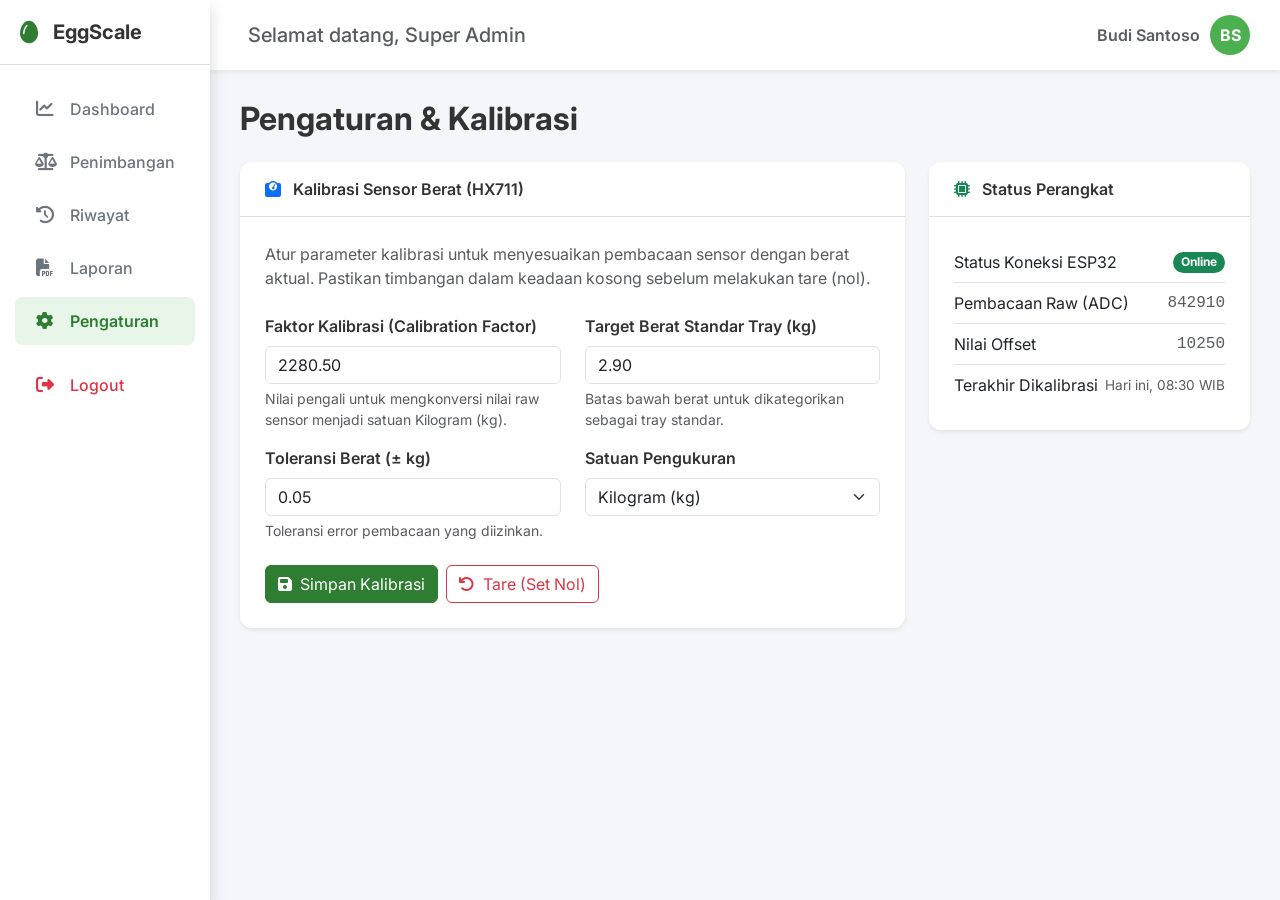
==== pengaturan.html @ 81d47e40 "Add files via upload" ====
<!DOCTYPE html>
<html lang="id">
<head>
    <meta charset="UTF-8">
    <meta name="viewport" content="width=device-width, initial-scale=1.0">
    <title>Pengaturan - EggScale IoT</title>
    
    <!-- Bootstrap 5 CSS -->
    <link href="https://cdn.jsdelivr.net/npm/bootstrap@5.3.2/dist/css/bootstrap.min.css" rel="stylesheet">
    <!-- Font Awesome -->
    <link rel="stylesheet" href="https://cdnjs.cloudflare.com/ajax/libs/font-awesome/6.4.2/css/all.min.css">
    <!-- Google Fonts -->
    <link href="https://fonts.googleapis.com/css2?family=Inter:wght@300;400;500;600;700&display=swap" rel="stylesheet">
    <!-- Custom CSS -->
    <link rel="stylesheet" href="assets/css/style.css">
</head>
<body>
    <div class="wrapper">
        <!-- Sidebar -->
        <aside class="sidebar" id="sidebar">
            <div class="sidebar-header">
                <i class="fa-solid fa-egg sidebar-logo"></i>
                <h3 class="sidebar-title">EggScale</h3>
            </div>
            <ul class="sidebar-menu">
                <li><a href="dashboard.html"><i class="fa-solid fa-chart-line"></i> Dashboard</a></li>
                <li><a href="penimbangan.html"><i class="fa-solid fa-scale-balanced"></i> Penimbangan</a></li>
                <li><a href="#"><i class="fa-solid fa-clock-rotate-left"></i> Riwayat</a></li>
                <li><a href="#"><i class="fa-solid fa-file-pdf"></i> Laporan</a></li>
                <li><a href="pengaturan.html" class="active"><i class="fa-solid fa-gear"></i> Pengaturan</a></li>
                <li><a href="index.html" class="text-danger mt-3"><i class="fa-solid fa-right-from-bracket"></i> Logout</a></li>
            </ul>
        </aside>

        <!-- Main Content -->
        <main class="main-content">
            <!-- Top Navbar -->
            <nav class="top-navbar">
                <div>
                    <button class="btn btn-light d-md-none" id="sidebarToggle">
                        <i class="fa-solid fa-bars"></i>
                    </button>
                    <h5 class="mb-0 ms-2 d-none d-md-inline-block text-muted">Selamat datang, Super Admin</h5>
                </div>
                <div class="navbar-user">
                    <span class="d-none d-md-block fw-semibold text-muted">Budi Santoso</span>
                    <div class="user-avatar">BS</div>
                </div>
            </nav>

            <!-- Content Area -->
            <div class="content-wrapper">
                <div class="d-flex justify-content-between align-items-center mb-4">
                    <h2 class="page-title mb-0">Pengaturan & Kalibrasi</h2>
                </div>

                <div class="row">
                    <!-- Calibration Form -->
                    <div class="col-12 col-lg-8">
                        <div class="card-custom mb-4">
                            <div class="card-header">
                                <i class="fa-solid fa-weight-scale text-primary me-2"></i> Kalibrasi Sensor Berat (HX711)
                            </div>
                            <div class="card-body">
                                <p class="text-muted mb-4">Atur parameter kalibrasi untuk menyesuaikan pembacaan sensor dengan berat aktual. Pastikan timbangan dalam keadaan kosong sebelum melakukan tare (nol).</p>
                                
                                <form onsubmit="event.preventDefault(); alert('Pengaturan Kalibrasi Berhasil Disimpan!');">
                                    <div class="row mb-3">
                                        <div class="col-md-6">
                                            <label class="form-label fw-semibold">Faktor Kalibrasi (Calibration Factor)</label>
                                            <input type="number" step="0.01" class="form-control" value="2280.50" required>
                                            <div class="form-text">Nilai pengali untuk mengkonversi nilai raw sensor menjadi satuan Kilogram (kg).</div>
                                        </div>
                                        <div class="col-md-6">
                                            <label class="form-label fw-semibold">Target Berat Standar Tray (kg)</label>
                                            <input type="number" step="0.01" class="form-control" value="2.90" required>
                                            <div class="form-text">Batas bawah berat untuk dikategorikan sebagai tray standar.</div>
                                        </div>
                                    </div>

                                    <div class="row mb-4">
                                        <div class="col-md-6">
                                            <label class="form-label fw-semibold">Toleransi Berat (± kg)</label>
                                            <input type="number" step="0.01" class="form-control" value="0.05" required>
                                            <div class="form-text">Toleransi error pembacaan yang diizinkan.</div>
                                        </div>
                                        <div class="col-md-6">
                                            <label class="form-label fw-semibold">Satuan Pengukuran</label>
                                            <select class="form-select">
                                                <option value="kg" selected>Kilogram (kg)</option>
                                                <option value="g">Gram (g)</option>
                                            </select>
                                        </div>
                                    </div>

                                    <div class="d-flex gap-2">
                                        <button type="submit" class="btn btn-primary"><i class="fa-solid fa-save me-1"></i> Simpan Kalibrasi</button>
                                        <button type="button" class="btn btn-outline-danger" onclick="alert('Melakukan Tare (Set ke 0.00 kg). Pastikan timbangan kosong!')"><i class="fa-solid fa-arrow-rotate-left me-1"></i> Tare (Set Nol)</button>
                                    </div>
                                </form>
                            </div>
                        </div>
                    </div>

                    <!-- Sensor Status -->
                    <div class="col-12 col-lg-4">
                        <div class="card-custom">
                            <div class="card-header">
                                <i class="fa-solid fa-microchip text-success me-2"></i> Status Perangkat
                            </div>
                            <div class="card-body">
                                <ul class="list-group list-group-flush">
                                    <li class="list-group-item d-flex justify-content-between align-items-center px-0">
                                        Status Koneksi ESP32
                                        <span class="badge bg-success rounded-pill">Online</span>
                                    </li>
                                    <li class="list-group-item d-flex justify-content-between align-items-center px-0">
                                        Pembacaan Raw (ADC)
                                        <span class="font-monospace text-muted">842910</span>
                                    </li>
                                    <li class="list-group-item d-flex justify-content-between align-items-center px-0">
                                        Nilai Offset
                                        <span class="font-monospace text-muted">10250</span>
                                    </li>
                                    <li class="list-group-item d-flex justify-content-between align-items-center px-0">
                                        Terakhir Dikalibrasi
                                        <span class="text-muted" style="font-size: 0.85rem;">Hari ini, 08:30 WIB</span>
                                    </li>
                                </ul>
                            </div>
                        </div>
                    </div>
                </div>

            </div>
        </main>
    </div>

    <!-- Bootstrap 5 JS -->
    <script src="https://cdn.jsdelivr.net/npm/bootstrap@5.3.2/dist/js/bootstrap.bundle.min.js"></script>
    <script src="assets/js/app.js"></script>
</body>
</html>
---- assets/css/style.css ----
:root {
    --primary-color: #2e7d32; /* Deep Green */
    --primary-light: #4caf50;
    --primary-dark: #1b5e20;
    --secondary-color: #1976d2; /* Blue */
    --bg-color: #f4f6f9; /* Light Gray for background */
    --card-bg: #ffffff;
    --text-main: #333333;
    --text-muted: #6c757d;
    --border-color: #e0e0e0;
    --sidebar-bg: #ffffff;
    --sidebar-hover: #e8f5e9;
    --sidebar-active: #e8f5e9;
    --sidebar-active-text: #2e7d32;
    --shadow-sm: 0 0.125rem 0.25rem rgba(0, 0, 0, 0.075);
    --shadow-md: 0 0.5rem 1rem rgba(0, 0, 0, 0.15);
    --shadow-lg: 0 1rem 3rem rgba(0, 0, 0, 0.175);
    --border-radius: 12px;
}

body {
    font-family: 'Inter', sans-serif;
    background-color: var(--bg-color);
    color: var(--text-main);
    overflow-x: hidden;
}

/* ==========================================================================
   LOGIN PAGE
   ========================================================================== */
.login-page {
    background: linear-gradient(135deg, var(--primary-dark) 0%, var(--secondary-color) 100%);
    height: 100vh;
    display: flex;
    align-items: center;
    justify-content: center;
}

.login-wrapper {
    width: 100%;
    max-width: 400px;
    padding: 15px;
}

.login-card {
    background: var(--card-bg);
    padding: 40px 30px;
    border-radius: 20px;
    box-shadow: var(--shadow-lg);
}

.logo-icon {
    font-size: 3rem;
    color: var(--primary-color);
}

.btn-login {
    background-color: var(--primary-color);
    border-color: var(--primary-color);
    padding: 12px;
    font-weight: 600;
    border-radius: 8px;
    transition: all 0.3s;
}

.btn-login:hover {
    background-color: var(--primary-dark);
    border-color: var(--primary-dark);
}

/* ==========================================================================
   LAYOUT (SIDEBAR + MAIN CONTENT)
   ========================================================================== */
.wrapper {
    display: flex;
    width: 100%;
    height: 100vh;
}

/* Sidebar */
.sidebar {
    width: 260px;
    background-color: var(--sidebar-bg);
    box-shadow: var(--shadow-md);
    display: flex;
    flex-direction: column;
    transition: all 0.3s ease;
    z-index: 1000;
}

.sidebar-header {
    padding: 20px;
    display: flex;
    align-items: center;
    gap: 15px;
    border-bottom: 1px solid var(--border-color);
}

.sidebar-logo {
    font-size: 1.5rem;
    color: var(--primary-color);
}

.sidebar-title {
    font-weight: 700;
    font-size: 1.25rem;
    margin: 0;
    color: var(--text-main);
}

.sidebar-menu {
    list-style: none;
    padding: 20px 0;
    margin: 0;
    flex-grow: 1;
    overflow-y: auto;
}

.sidebar-menu li {
    padding: 0 15px;
    margin-bottom: 5px;
}

.sidebar-menu a {
    display: flex;
    align-items: center;
    gap: 15px;
    padding: 12px 20px;
    color: var(--text-muted);
    text-decoration: none;
    border-radius: 8px;
    font-weight: 500;
    transition: all 0.2s ease;
}

.sidebar-menu a i {
    width: 20px;
    text-align: center;
    font-size: 1.1rem;
}

.sidebar-menu a:hover {
    background-color: var(--sidebar-hover);
    color: var(--primary-color);
}

.sidebar-menu a.active {
    background-color: var(--sidebar-active);
    color: var(--sidebar-active-text);
    font-weight: 600;
}

/* Main Content */
.main-content {
    flex-grow: 1;
    display: flex;
    flex-direction: column;
    height: 100vh;
    overflow: hidden;
}

.top-navbar {
    background-color: var(--card-bg);
    height: 70px;
    display: flex;
    align-items: center;
    justify-content: space-between;
    padding: 0 30px;
    box-shadow: var(--shadow-sm);
    z-index: 100;
}

.navbar-user {
    display: flex;
    align-items: center;
    gap: 10px;
}

.user-avatar {
    width: 40px;
    height: 40px;
    background-color: var(--primary-light);
    color: white;
    border-radius: 50%;
    display: flex;
    align-items: center;
    justify-content: center;
    font-weight: bold;
}

.content-wrapper {
    padding: 30px;
    overflow-y: auto;
    flex-grow: 1;
}

.page-title {
    font-weight: 700;
    margin-bottom: 25px;
    color: var(--text-main);
}

/* ==========================================================================
   CARDS & DASHBOARD WIDGETS
   ========================================================================== */
.stat-card {
    background: var(--card-bg);
    border-radius: var(--border-radius);
    padding: 20px;
    box-shadow: var(--shadow-sm);
    display: flex;
    align-items: center;
    gap: 20px;
    transition: transform 0.2s;
    height: 100%;
}

.stat-card:hover {
    transform: translateY(-5px);
    box-shadow: var(--shadow-md);
}

.stat-icon {
    width: 60px;
    height: 60px;
    border-radius: 15px;
    display: flex;
    align-items: center;
    justify-content: center;
    font-size: 1.8rem;
}

.icon-green { background-color: #e8f5e9; color: var(--primary-color); }
.icon-blue { background-color: #e3f2fd; color: var(--secondary-color); }
.icon-orange { background-color: #fff3e0; color: #f57c00; }
.icon-info { background-color: #e0f7fa; color: #00bcd4; }

.stat-details h5 {
    font-size: 0.9rem;
    color: var(--text-muted);
    margin-bottom: 5px;
    font-weight: 500;
}

.stat-details h3 {
    font-size: 1.5rem;
    font-weight: 700;
    margin: 0;
    color: var(--text-main);
}

.card-custom {
    background: var(--card-bg);
    border-radius: var(--border-radius);
    box-shadow: var(--shadow-sm);
    border: none;
    margin-bottom: 25px;
}

.card-custom .card-header {
    background-color: transparent;
    border-bottom: 1px solid var(--border-color);
    padding: 15px 25px;
    font-weight: 600;
    color: var(--text-main);
}

.card-custom .card-body {
    padding: 25px;
}

/* ==========================================================================
   TABLES & BADGES
   ========================================================================== */
.table-custom {
    margin-bottom: 0;
}

.table-custom th {
    font-weight: 600;
    color: var(--text-muted);
    border-bottom: 2px solid var(--border-color);
    padding: 15px;
}

.table-custom td {
    padding: 15px;
    vertical-align: middle;
    border-bottom: 1px solid var(--border-color);
}

.badge-status {
    padding: 6px 12px;
    border-radius: 20px;
    font-weight: 500;
    font-size: 0.8rem;
}

.badge-online { background-color: #e8f5e9; color: var(--primary-color); }
.badge-offline { background-color: #ffebee; color: #d32f2f; }
.badge-grade-a { background-color: #e3f2fd; color: var(--secondary-color); border: 1px solid var(--secondary-color);}
.badge-grade-b { background-color: #fff3e0; color: #f57c00; border: 1px solid #f57c00;}
.badge-grade-c { background-color: #f5f5f5; color: #616161; border: 1px solid #616161;}

/* ==========================================================================
   BUTTONS & INPUTS
   ========================================================================== */
.btn-primary {
    background-color: var(--primary-color);
    border-color: var(--primary-color);
}
.btn-primary:hover {
    background-color: var(--primary-dark);
    border-color: var(--primary-dark);
}

.btn-outline-primary {
    color: var(--primary-color);
    border-color: var(--primary-color);
}
.btn-outline-primary:hover {
    background-color: var(--primary-color);
    color: white;
}

.search-box {
    position: relative;
}
.search-box i {
    position: absolute;
    left: 15px;
    top: 50%;
    transform: translateY(-50%);
    color: var(--text-muted);
}
.search-box input {
    padding-left: 45px;
    border-radius: 20px;
}

/* Utilities */
.status-indicator {
    display: inline-block;
    width: 10px;
    height: 10px;
    border-radius: 50%;
    margin-right: 5px;
}
.indicator-online { background-color: #4caf50; box-shadow: 0 0 8px #4caf50;}
.indicator-offline { background-color: #f44336; }
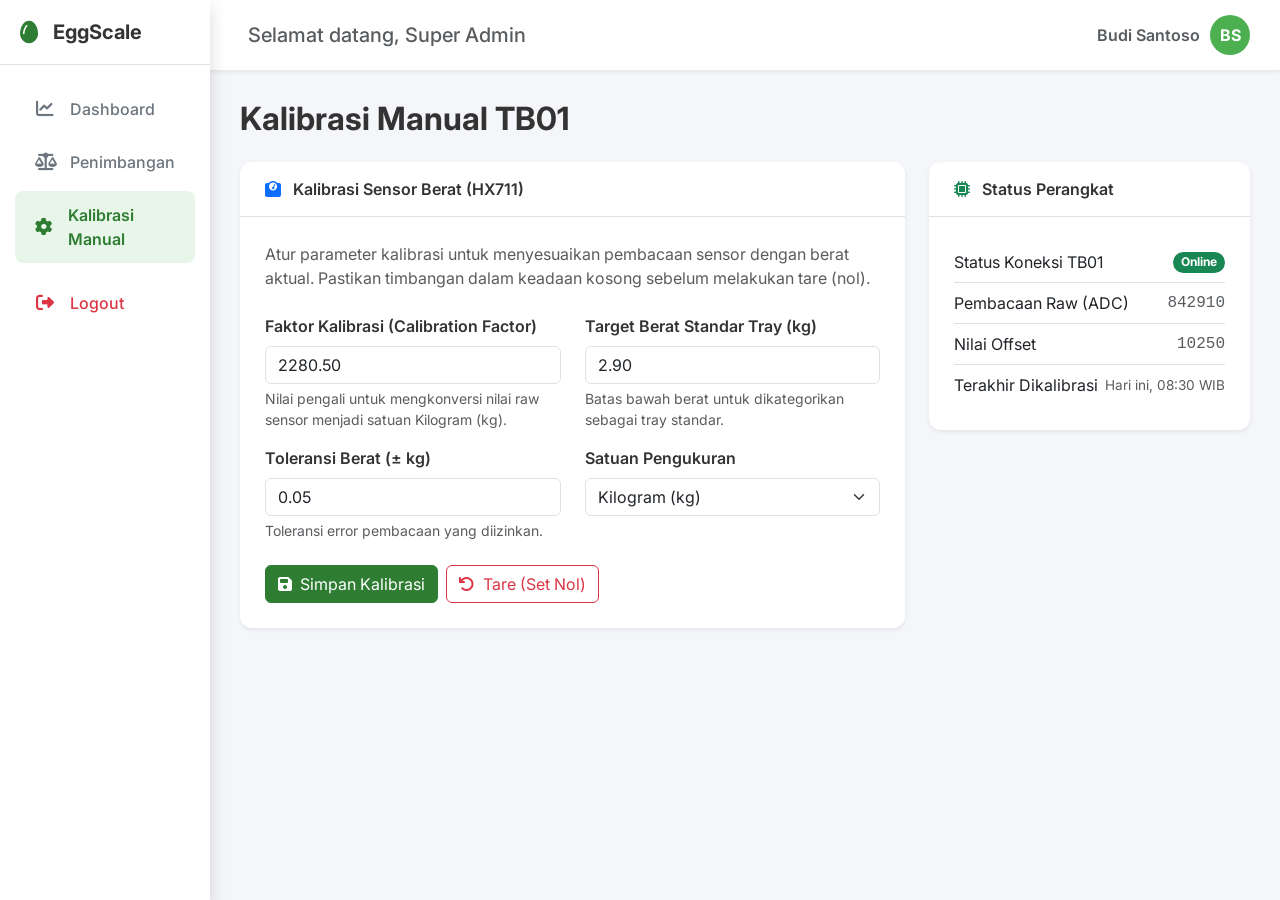
==== commit 4611a6d7: "Add files via upload" ====
--- a/pengaturan.html
+++ b/pengaturan.html
@@ -25,9 +25,7 @@
             <ul class="sidebar-menu">
                 <li><a href="dashboard.html"><i class="fa-solid fa-chart-line"></i> Dashboard</a></li>
                 <li><a href="penimbangan.html"><i class="fa-solid fa-scale-balanced"></i> Penimbangan</a></li>
-                <li><a href="#"><i class="fa-solid fa-clock-rotate-left"></i> Riwayat</a></li>
-                <li><a href="#"><i class="fa-solid fa-file-pdf"></i> Laporan</a></li>
-                <li><a href="pengaturan.html" class="active"><i class="fa-solid fa-gear"></i> Pengaturan</a></li>
+                <li><a href="pengaturan.html" class="active"><i class="fa-solid fa-gear"></i> Kalibrasi Manual</a></li>
                 <li><a href="index.html" class="text-danger mt-3"><i class="fa-solid fa-right-from-bracket"></i> Logout</a></li>
             </ul>
         </aside>
@@ -51,7 +49,7 @@
             <!-- Content Area -->
             <div class="content-wrapper">
                 <div class="d-flex justify-content-between align-items-center mb-4">
-                    <h2 class="page-title mb-0">Pengaturan & Kalibrasi</h2>
+                    <h2 class="page-title mb-0">Kalibrasi Manual TB01</h2>
                 </div>
 
                 <div class="row">
@@ -111,7 +109,7 @@
                             <div class="card-body">
                                 <ul class="list-group list-group-flush">
                                     <li class="list-group-item d-flex justify-content-between align-items-center px-0">
-                                        Status Koneksi ESP32
+                                        Status Koneksi TB01
                                         <span class="badge bg-success rounded-pill">Online</span>
                                     </li>
                                     <li class="list-group-item d-flex justify-content-between align-items-center px-0">
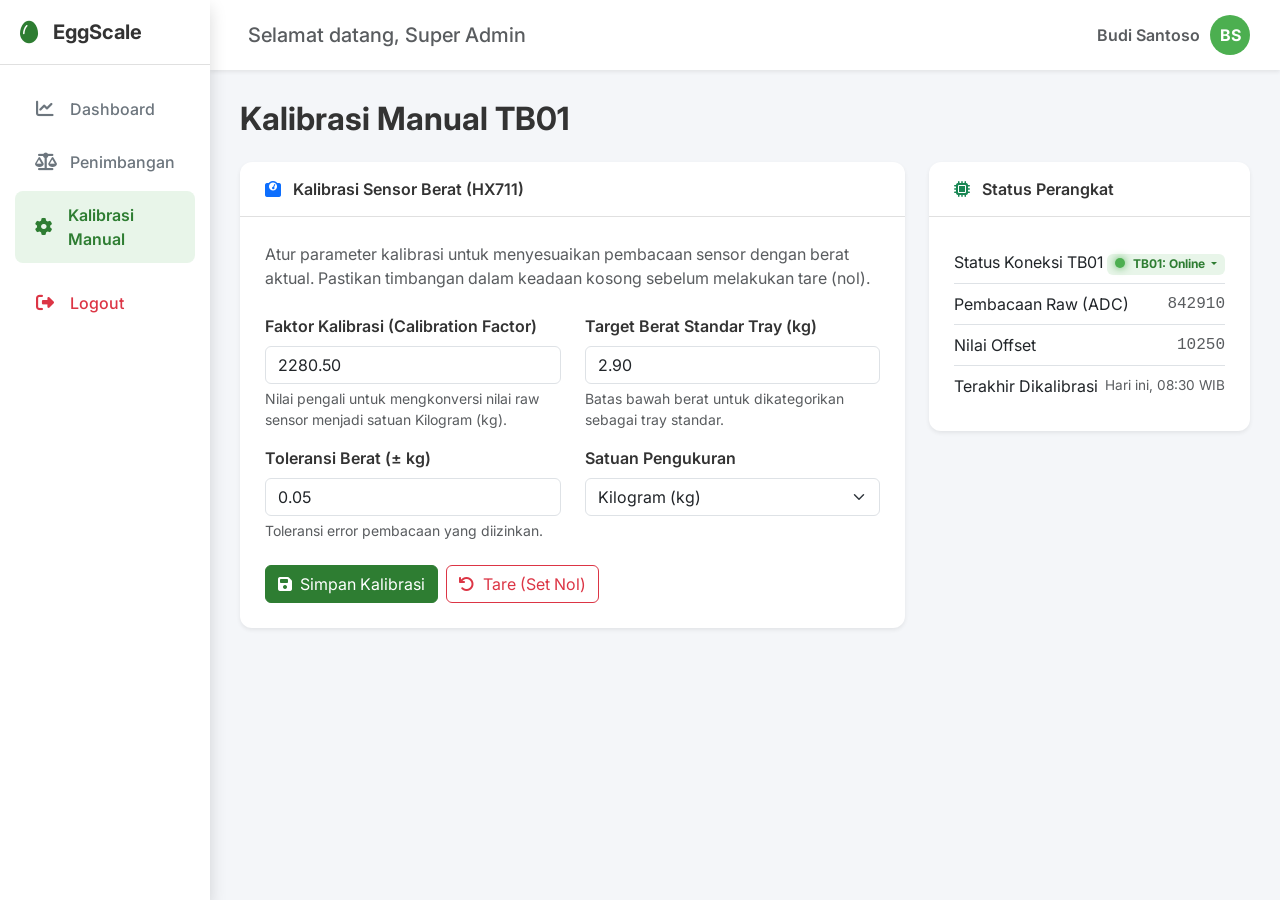
==== commit 66e86328: "Add files via upload" ====
--- a/pengaturan.html
+++ b/pengaturan.html
@@ -40,7 +40,7 @@
                     </button>
                     <h5 class="mb-0 ms-2 d-none d-md-inline-block text-muted">Selamat datang, Super Admin</h5>
                 </div>
-                <div class="navbar-user">
+                <div class="navbar-user" data-bs-toggle="offcanvas" data-bs-target="#profileOffcanvas" style="cursor: pointer;" title="Perbarui Profil">
                     <span class="d-none d-md-block fw-semibold text-muted">Budi Santoso</span>
                     <div class="user-avatar">BS</div>
                 </div>
@@ -110,7 +110,18 @@
                                 <ul class="list-group list-group-flush">
                                     <li class="list-group-item d-flex justify-content-between align-items-center px-0">
                                         Status Koneksi TB01
-                                        <span class="badge bg-success rounded-pill">Online</span>
+                                        <div class="dropdown">
+                                            <button class="btn btn-sm badge badge-online border-0 dropdown-toggle" type="button" data-bs-toggle="dropdown" aria-expanded="false">
+                                                <span class="status-indicator indicator-online"></span> TB01: Online
+                                            </button>
+                                            <ul class="dropdown-menu dropdown-menu-end shadow-sm border-0 mt-2">
+                                                <li><a class="dropdown-item active" href="#"><span class="status-indicator indicator-online"></span> TB01 (Aktif)</a></li>
+                                                <li><a class="dropdown-item" href="#"><span class="status-indicator indicator-online"></span> TB02</a></li>
+                                                <li><a class="dropdown-item" href="#"><span class="status-indicator indicator-offline" style="background-color: #dc3545;"></span> TB03 (Offline)</a></li>
+                                                <li><hr class="dropdown-divider"></li>
+                                                <li><a class="dropdown-item text-primary" href="#"><i class="fa-solid fa-plus me-2"></i>Tambah Timbangan Baru</a></li>
+                                            </ul>
+                                        </div>
                                     </li>
                                     <li class="list-group-item d-flex justify-content-between align-items-center px-0">
                                         Pembacaan Raw (ADC)
@@ -134,6 +145,39 @@
         </main>
     </div>
 
+    <!-- Offcanvas Profile -->
+    <div class="offcanvas offcanvas-end" tabindex="-1" id="profileOffcanvas" aria-labelledby="profileOffcanvasLabel">
+        <div class="offcanvas-header border-bottom">
+            <h5 class="offcanvas-title" id="profileOffcanvasLabel"><i class="fa-solid fa-user-edit me-2"></i> Perbarui Profil</h5>
+            <button type="button" class="btn-close" data-bs-dismiss="offcanvas" aria-label="Close"></button>
+        </div>
+        <div class="offcanvas-body">
+            <div class="text-center mb-4">
+                <div class="user-avatar mx-auto mb-3" style="width: 80px; height: 80px; font-size: 2rem;">BS</div>
+                <button class="btn btn-sm btn-outline-secondary">Ganti Foto</button>
+            </div>
+            <form onsubmit="event.preventDefault(); alert('Profil berhasil diperbarui!');">
+                <div class="mb-3">
+                    <label class="form-label fw-semibold">Nama Lengkap</label>
+                    <input type="text" class="form-control" value="Budi Santoso" required>
+                </div>
+                <div class="mb-3">
+                    <label class="form-label fw-semibold">Jabatan/Peran</label>
+                    <input type="text" class="form-control" value="Super Admin" readonly>
+                </div>
+                <div class="mb-3">
+                    <label class="form-label fw-semibold">Email / Username</label>
+                    <input type="text" class="form-control" value="budi.admin" required>
+                </div>
+                <div class="mb-4">
+                    <label class="form-label fw-semibold">Password Baru</label>
+                    <input type="password" class="form-control" placeholder="Kosongkan jika tidak ingin ganti">
+                </div>
+                <button type="submit" class="btn btn-primary w-100"><i class="fa-solid fa-save me-2"></i> Simpan Perubahan</button>
+            </form>
+        </div>
+    </div>
+
     <!-- Bootstrap 5 JS -->
     <script src="https://cdn.jsdelivr.net/npm/bootstrap@5.3.2/dist/js/bootstrap.bundle.min.js"></script>
     <script src="assets/js/app.js"></script>
